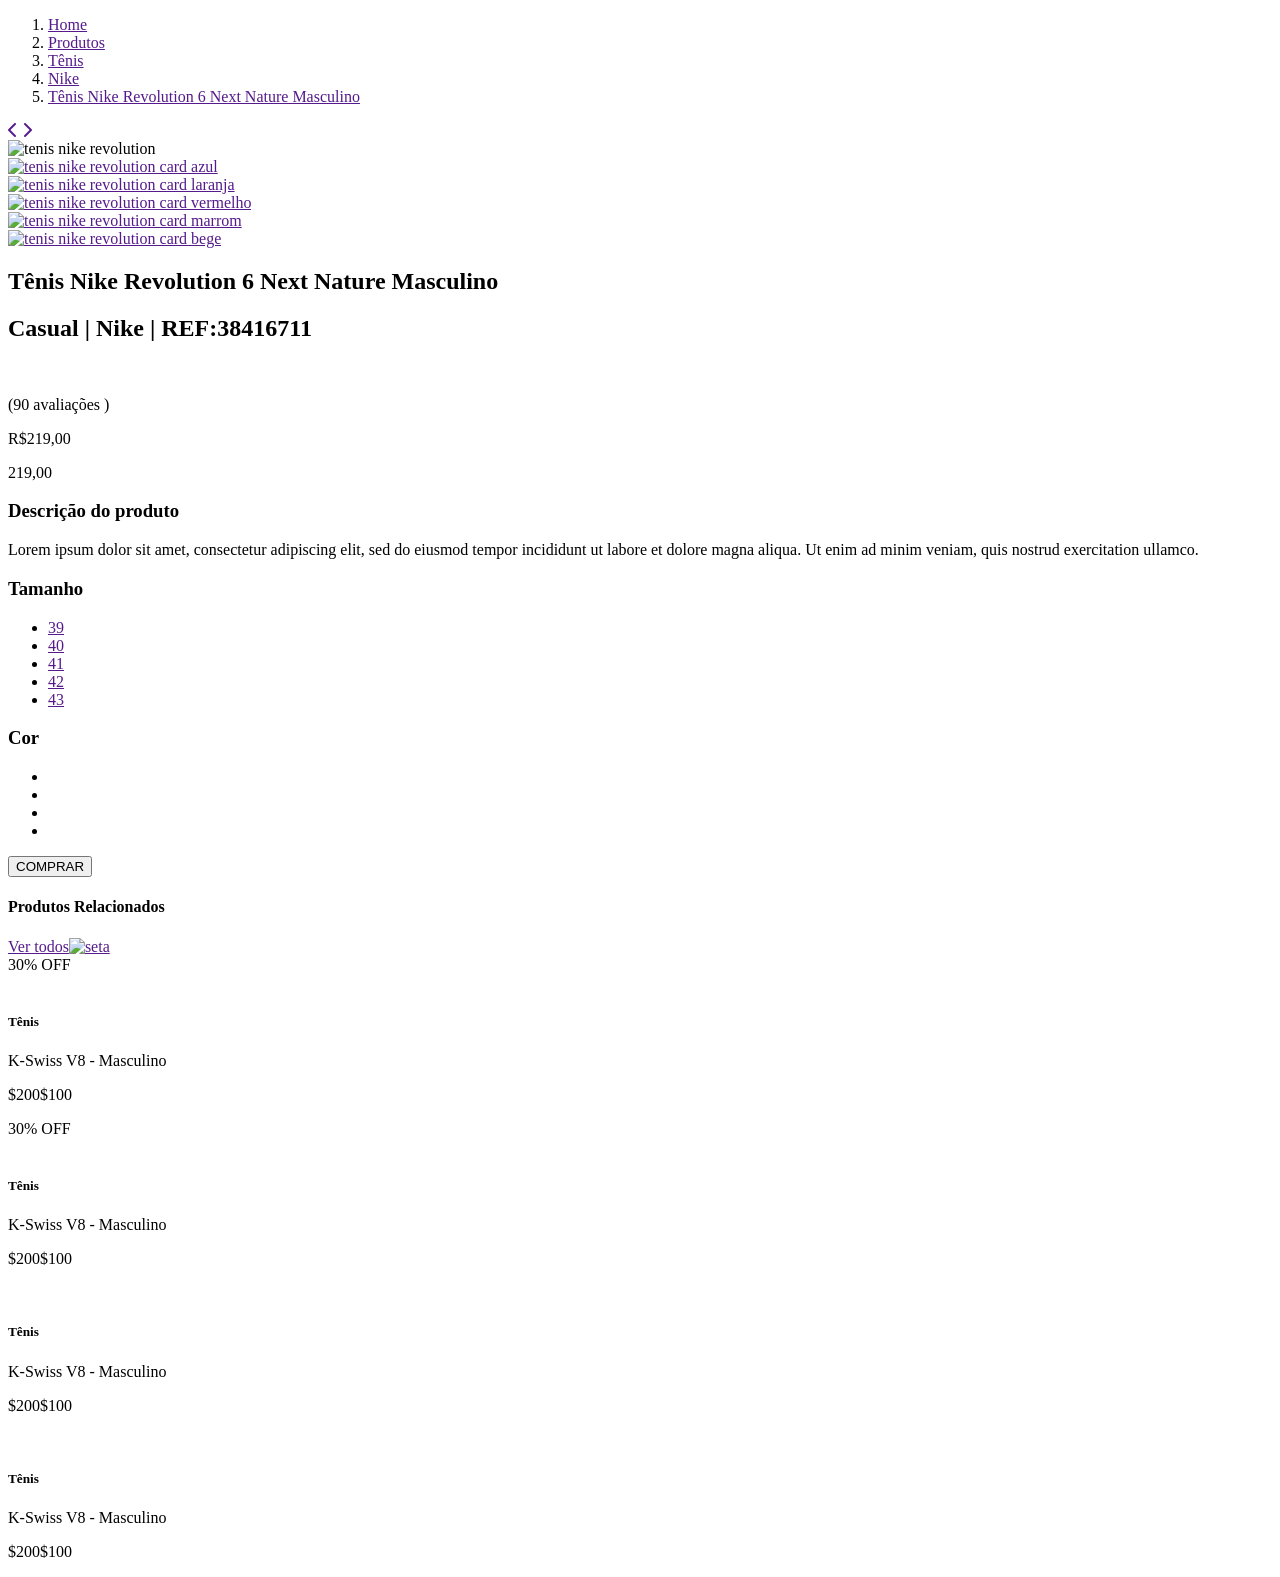
==== product_detail_desing/index.html @ c6f0847e "criacao da pagina product detail desing para ser usada como link - pagina a parte" ====
<!DOCTYPE html>
<html lang="pt-BR">
  <head>
    <meta charset="UTF-8" />
    <meta name="viewport" content="width=device-width, initial-scale=1.0" />
    <title>Digital Store - Product Detail Desing</title>
    <link rel="preconnect" href="https://fonts.googleapis.com" />
    <link rel="preconnect" href="https://fonts.gstatic.com" crossorigin />
    <link
      href="https://fonts.googleapis.com/css2?family=Inter:ital,wght@0,100..900;1,100..900&display=swap"
      rel="stylesheet"
    />
    <link
      rel="stylesheet"
      href="https://cdnjs.cloudflare.com/ajax/libs/font-awesome/6.7.2/css/all.min.css"
    />

    <link rel="stylesheet" href="style.css" />
  </head>
  <body>
    <section id="section-produto-detalhado">
      <!-- Div referente ao Menu superior de listas -->

      <div id="div-container-global-produto-detalhado">
        <div class="div-section-navegacap">
          <nav class="nav-section-navegacao">
            <ol>
              <li id="primeiro-item"><a href="">Home</a></li>
              <li><a href="">Produtos</a></li>
              <li><a href="">Tênis</a></li>
              <li><a href="">Nike</a></li>
              <li>
                <a href="">Tênis Nike Revolution 6 Next Nature Masculino</a>
              </li>
            </ol>
          </nav>
        </div>

        <!-- Div das imagens e fotos de detalhes de produto -->

        <div class="div-global-produto">
          <div class="div-imagens-produto-detalhado">
            <!-- Div Imagem maior-->

            <div id="imagem-maior">
              <div id="setas-passagem">
                <a href=""><i class="fas fa-chevron-left"></i></a>
                <a href=""><i class="fas fa-chevron-right"></i> </a>
              </div>
              <img
                src="assets/White-Sneakers-PNG-Clipart 2.png"
                alt="tenis nike revolution"
              />
            </div>

            <!-- Div carrossel de imagens menores -->

            <div class="div-global-carrossel">
              <div id="card-azul" class="div-imagens-carrossel">
                <a href=""
                  ><img
                    src="assets/White-Sneakers-PNG-Clipart 2.png"
                    alt="tenis nike revolution card azul"
                /></a>
              </div>

              <div id="card-laranja" class="div-imagens-carrossel">
                <a href=""
                  ><img
                    src="assets/White-Sneakers-PNG-Clipart 2.png"
                    alt="tenis nike revolution card laranja"
                /></a>
              </div>
              <div id="card-vermelho" class="div-imagens-carrossel">
                <a href=""
                  ><img
                    src="assets/White-Sneakers-PNG-Clipart 2.png"
                    alt="tenis nike revolution card vermelho"
                /></a>
              </div>
              <div id="card-marrom" class="div-imagens-carrossel">
                <a href=""
                  ><img
                    src="assets/White-Sneakers-PNG-Clipart 2.png"
                    alt="tenis nike revolution card marrom"
                /></a>
              </div>
              <div id="card-bege" class="div-imagens-carrossel">
                <a href=""
                  ><img
                    src="assets/White-Sneakers-PNG-Clipart 2.png"
                    alt="tenis nike revolution card bege"
                /></a>
              </div>
            </div>
          </div>

          <!-- Div global seçao de informações escritas-->

          <div class="div-global-informacoes-escritas">
            <div id="div-titulos">
              <h1>Tênis Nike Revolution 6 Next Nature Masculino</h1>
              <h2>Casual | Nike | REF:38416711</h2>
              <div id="div-avaliacoes">
                <img id="estrelas-avaliacao" src="assets/Stars.png" alt="" />
                <img id="notas-avaliacao" src="assets/Frame 9.png" alt="" />
                <p>(90 avaliações )</p>
              </div>
            </div>
            <div id="div-valor-item">
              <p><span>R$</span>219<span>,00</span></p>
              <span id="item-desconto">219,00</span>
            </div>
            <div id="div-descricao-produto">
              <h3>Descrição do produto</h3>
              <p>
                Lorem ipsum dolor sit amet, consectetur adipiscing elit, sed do
                eiusmod tempor incididunt ut labore et dolore magna aliqua. Ut
                enim ad minim veniam, quis nostrud exercitation ullamco.
              </p>
            </div>
            <div id="div-variacao-produto">
              <div class="div-selecao-tamanhos">
                <h3>Tamanho</h3>
                <div>
                  <ul>
                    <li class="lista-selecao-tamanho"><a href="">39</a></li>
                    <li class="lista-selecao-tamanho"><a href="">40</a></li>
                    <li class="lista-selecao-tamanho"><a href="">41</a></li>
                    <li class="lista-selecao-tamanho"><a href="">42</a></li>
                    <li class="lista-selecao-tamanho"><a href="">43</a></li>
                  </ul>
                </div>
              </div>
              <div class="div-selecao-cores">
                <h3>Cor</h3>
                <div class="div-lista-selecao-cores">
                  <ul>
                    <li id="selecao-cor-azul" class="lista-selecao-cores">
                      <a href=""></a>
                    </li>
                    <li id="selecao-cor-rosa" class="lista-selecao-cores">
                      <a href=""></a>
                    </li>
                    <li id="selecao-cor-cinza" class="lista-selecao-cores">
                      <a href=""></a>
                    </li>
                    <li id="selecao-cor-roxo" class="lista-selecao-cores">
                      <a href=""></a>
                    </li>
                  </ul>
                </div>
              </div>
            </div>
            <div>
              <button id="btn-comprar">COMPRAR</button>
            </div>
          </div>
        </div>
      </div>
    </section>

    <!-- Seção produtos relacionados -->
    <!---->
    <!---->

    <section id="section-produtos-relacionados">
      <div id="div-container-global-produtos-relacionados">
        <div id="div-titulo-produtos-relacionados">
          <h4>Produtos Relacionados</h4>
          <div>
            <a href=""
              ><span>Ver todos</span
              ><img src="assets/Right 24px.png" alt="seta"
            /></a>
          </div>
        </div>
        <div id="div-carrosel-produtos-relacionados">
          <div class="cards-produtos-relacionados">
            <div class="container-produtos-relacionados">
              <div class="item-desconto">
                <span>30% OFF</span>
              </div>

              <img src="assets/tenis azul 2.png" alt="" />
            </div>
            <div class="div-footer-produto">
              <h5>Tênis</h5>
              <p class="marca-footer-produto">K-Swiss V8 - Masculino</p>
              <p class="preco-footer-produto"><span>$200</span>$100</p>
            </div>
          </div>
          <div class="cards-produtos-relacionados">
            <div class="container-produtos-relacionados">
              <div class="item-desconto">
                <span>30% OFF</span>
              </div>

              <img src="assets/tenis azul 2.png" alt="" />
            </div>
            <div class="div-footer-produto">
              <h5>Tênis</h5>
              <p class="marca-footer-produto">K-Swiss V8 - Masculino</p>
              <p class="preco-footer-produto"><span>$200</span>$100</p>
            </div>
          </div>
          <div class="cards-produtos-relacionados">
            <div class="container-produtos-relacionados">
              <img src="assets/tenis azul 2.png" alt="" />
            </div>
            <div class="div-footer-produto">
              <h5>Tênis</h5>
              <p class="marca-footer-produto">K-Swiss V8 - Masculino</p>
              <p class="preco-footer-produto"><span>$200</span>$100</p>
            </div>
          </div>
          <div class="cards-produtos-relacionados">
            <div class="container-produtos-relacionados">
              <img src="assets/tenis azul 2.png" alt="" />
            </div>
            <div class="div-footer-produto">
              <h5>Tênis</h5>
              <p class="marca-footer-produto">K-Swiss V8 - Masculino</p>
              <p class="preco-footer-produto"><span>$200</span>$100</p>
            </div>
          </div>
        </div>
      </div>
    </section>
  </body>
</html>
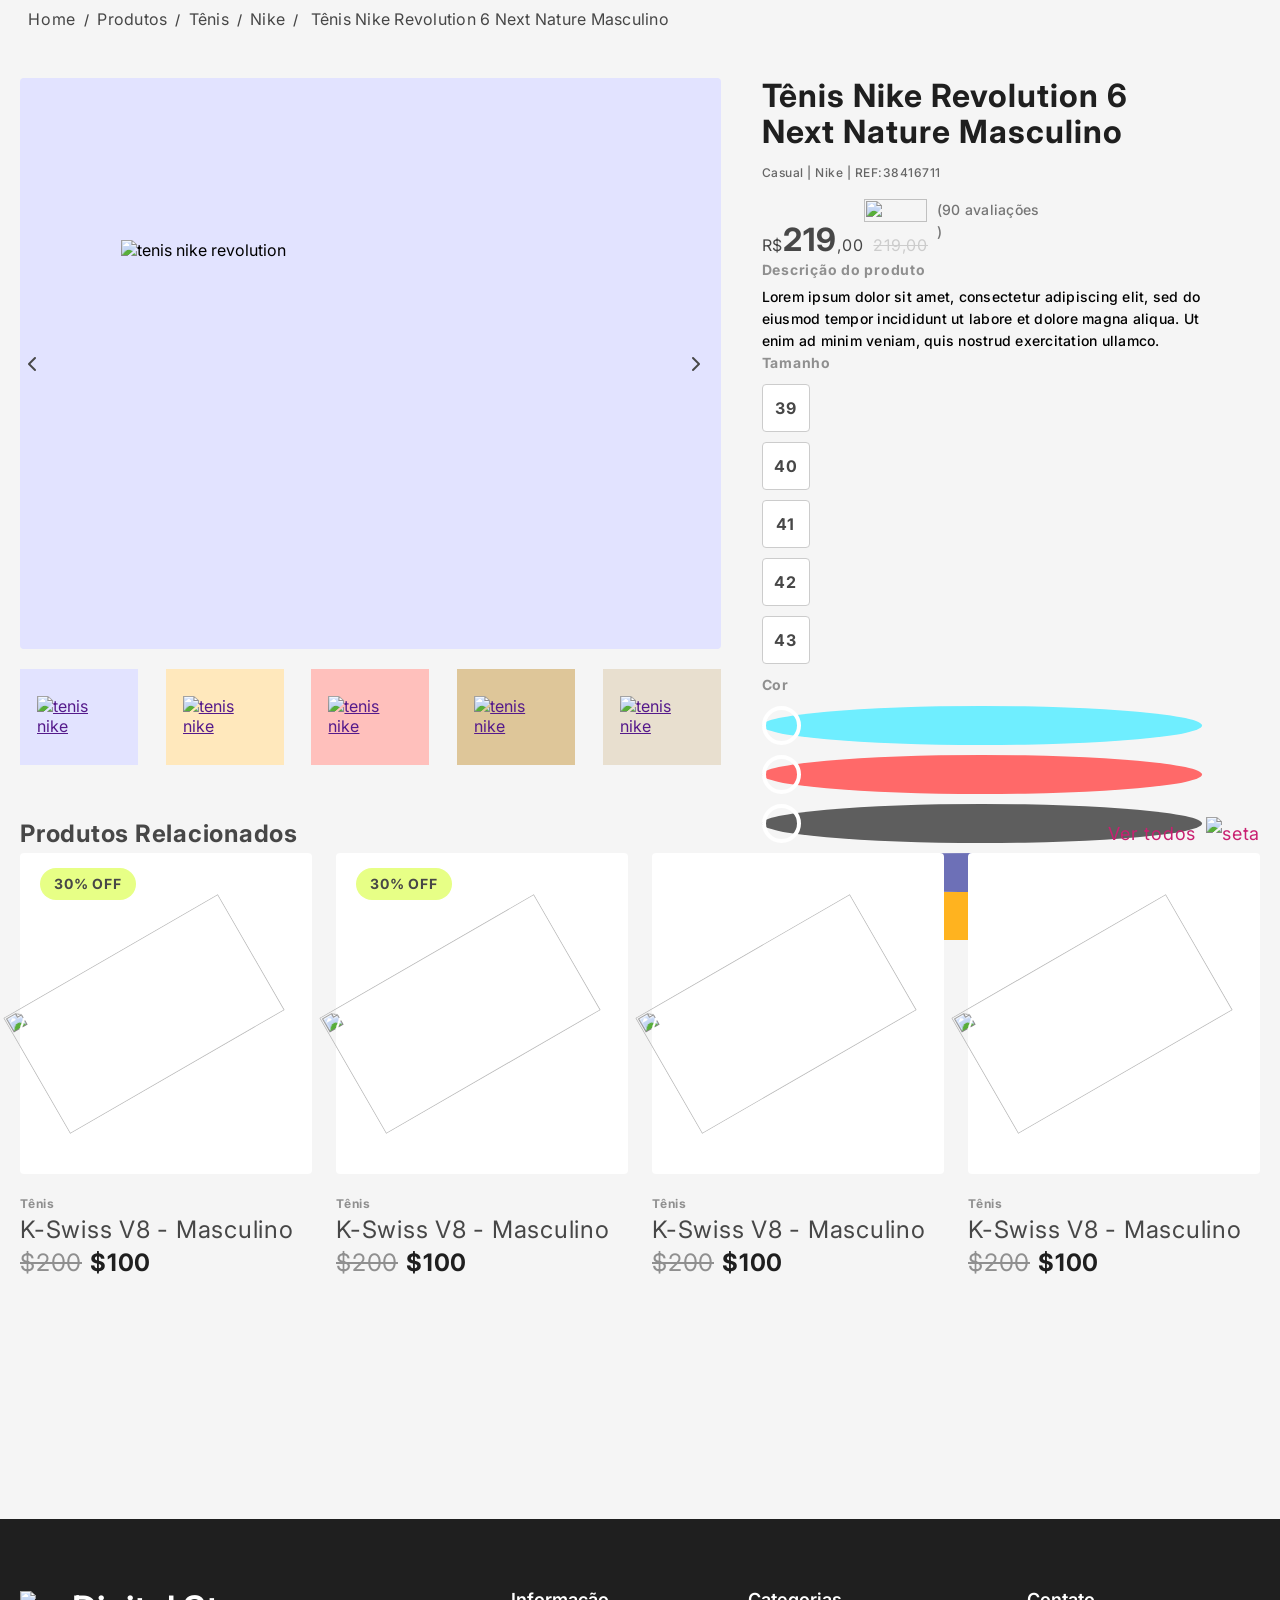
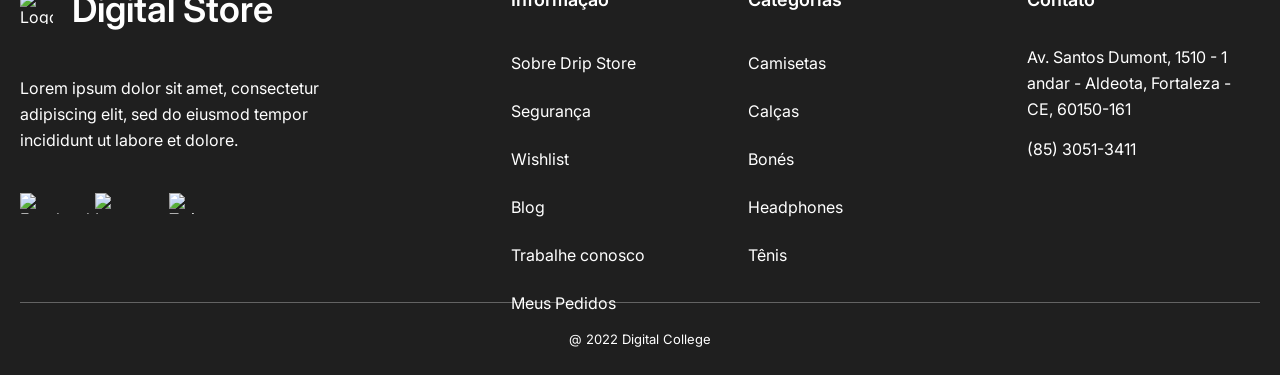
==== commit 498b68af: "product detail desing em pagina separada para ser feito link de acesso" ====
--- a/product_detail_desing/index.html
+++ b/product_detail_desing/index.html
@@ -227,5 +227,70 @@
         </div>
       </div>
     </section>
+    <footer>
+      <div class="div-container-footer">
+        <div class="div-logo-redes-sociais-footer">
+          <div class="div-logo-footer">
+            <img src="assets/Logo.png" alt="Logo Digital Store" />
+            <p id="nome-marca">Digital Store</p>
+          </div>
+          <div class="div-drescricao-marca-footer">
+            <p>
+              Lorem ipsum dolor sit amet, consectetur adipiscing elit, sed do
+              eiusmod tempor incididunt ut labore et dolore.
+            </p>
+          </div>
+          <div class="div-redes-sociais-footer">
+            <img src="assets/Facebook.png" alt="Facebook" />
+            <img src="assets/Instagram.png" alt="Instagram" />
+            <img src="assets/twitter.png" alt="Twitter" />
+          </div>
+        </div>
+
+        <div class="div-links-footer">
+          <div class="div-informacao-footer">
+            <h2 id="titulos-footer">Informação</h2>
+            <nav>
+              <ul>
+                <li><a href="">Sobre Drip Store</a></li>
+                <li><a href="">Segurança</a></li>
+                <li><a href="">Wishlist</a></li>
+                <li><a href="">Blog</a></li>
+                <li><a href="">Trabalhe conosco</a></li>
+                <li><a href="">Meus Pedidos</a></li>
+              </ul>
+            </nav>
+          </div>
+
+          <div class="div-categorias-footer">
+            <h2 id="titulos-footer">Categorias</h2>
+            <nav>
+              <ul>
+                <li><a href="">Camisetas</a></li>
+                <li><a href="">Calças</a></li>
+                <li><a href="">Bonés</a></li>
+                <li><a href="">Headphones</a></li>
+                <li><a href="">Tênis</a></li>
+              </ul>
+            </nav>
+          </div>
+        </div>
+
+        <div class="div-contato-footer">
+          <h2 id="titulos-footer">Contato</h2>
+          <div class="div-conteudo-contato-footer">
+            <p id="endereco-footer">
+              Av. Santos Dumont, 1510 - 1 andar - Aldeota, Fortaleza - CE,
+              60150-161
+            </p>
+            <p>(85) 3051-3411</p>
+          </div>
+        </div>
+      </div>
+
+      <div class="copyright-footer">
+        <p>@ 2022 Digital College</p>
+      </div>
+    </footer>
   </body>
 </html>
--- a/product_detail_desing/style.css
+++ b/product_detail_desing/style.css
@@ -0,0 +1,775 @@
+* {
+  margin: 0;
+  padding: 0;
+  box-sizing: border-box;
+}
+
+body {
+  font-family: "Inter";
+  background-color: #f5f5f5;
+  display: flex;
+  flex-direction: column;
+  gap: 50px;
+}
+
+#section-produto-detalhado {
+  display: flex;
+  padding: 0px 100px;
+  justify-content: center;
+}
+
+#div-container-global-produto-detalhado {
+  display: flex;
+  flex-direction: column;
+  max-width: 1240px;
+  gap: 40px;
+}
+
+/* Menu superior de listas */
+
+ol {
+  list-style: none;
+  display: flex;
+  font-size: 14px;
+  font-weight: 500;
+  font-style: medium;
+  line-height: 22px;
+  letter-spacing: 0.25px;
+  flex-direction: row;
+}
+
+#primeiro-item {
+  font-size: 14px;
+  font-weight: 700;
+  line-height: 22px;
+  letter-spacing: 0.75px;
+}
+
+.nav-section-navegacao li a {
+  text-decoration: none;
+  color: #474747;
+}
+
+.nav-section-navegacao li::before {
+  content: "/";
+  color: #474747;
+  line-height: 22px;
+  margin: 0px 8px;
+}
+
+.nav-section-navegacao li:first-child::before {
+  content: "";
+  margin-left: 0px;
+}
+
+/* Div das imagens e fotos de detalhes de produto */
+
+.div-global-produto {
+  display: flex;
+  flex-direction: row;
+  width: 1240px;
+  gap: 41px;
+}
+
+.div-imagens-produto-detalhado {
+  display: flex;
+  flex-direction: column;
+  gap: 20px;
+}
+
+#setas-passagem {
+  max-width: 100%;
+  display: flex;
+  flex-direction: row;
+  gap: 640px;
+  position: absolute;
+}
+
+#setas-passagem i {
+  width: 22px;
+  height: 11px;
+  color: #474747;
+  border: none;
+}
+
+/* Imagem maior */
+
+#imagem-maior {
+  width: 700.73px;
+  height: 571px;
+  border-radius: 4px;
+  background-color: #e2e3ff;
+  display: flex;
+  justify-content: center;
+  align-items: center;
+  position: relative;
+}
+
+#imagem-maior img {
+  display: flex;
+  width: 498.42px;
+  height: 248px;
+}
+
+/* Div carrossel de imagens menores */
+
+.div-global-carrossel {
+  display: flex;
+  flex-direction: row;
+  width: 700.73px;
+  justify-content: space-between;
+  align-items: center;
+}
+
+.div-imagens-carrossel a {
+  display: flex;
+  justify-content: center;
+  align-items: center;
+  width: 117.81px;
+  height: 96px;
+  border-radius: 4px;
+  cursor: pointer;
+}
+
+.div-imagens-carrossel a:hover {
+  border: 2px solid #c92071;
+}
+
+#card-azul {
+  background-color: #e2e3ff;
+}
+
+#card-laranja {
+  background-color: #ffe8bc;
+}
+
+#card-vermelho {
+  background-color: #ffc0bc;
+}
+
+#card-marrom {
+  background-color: #dec699;
+}
+
+#card-bege {
+  background-color: #e8dfcf;
+}
+
+.div-imagens-carrossel img {
+  width: 83.8px;
+  height: 41.7px;
+}
+
+/* Inicio da seção de textos*/
+
+.div-global-informacoes-escritas {
+  display: flex;
+  flex-direction: column;
+  width: 440px;
+  height: 571px;
+  justify-content: space-between;
+}
+
+#div-titulos {
+  display: flex;
+  flex-direction: column;
+  gap: 14px;
+}
+
+#div-titulos h1 {
+  width: 440px;
+  height: 72px;
+  text-align: start;
+  font-size: 32px;
+  line-height: 36px;
+  letter-spacing: 1px;
+  color: #1f1f1f;
+}
+
+#div-titulos h2 {
+  width: 425px;
+  height: 21px;
+  text-align: left;
+  font-weight: 500;
+  font-size: 12px;
+  line-height: 18px;
+  letter-spacing: 0.5px;
+  color: #666666;
+  vertical-align: middle;
+}
+
+#div-avaliacoes {
+  display: flex;
+  flex-direction: row;
+  gap: 10px;
+}
+
+#estrelas-avaliacao {
+  width: 92.08px;
+  height: 14px;
+}
+
+#notas-avaliacao {
+  width: 63px;
+  height: 23px;
+}
+
+#div-avaliacoes p {
+  width: 111px;
+  height: 16px;
+  font-weight: 500;
+  font-size: 14px;
+  line-height: 22px;
+  letter-spacing: 0.25px;
+  color: #757575;
+}
+
+#div-valor-item {
+  display: flex;
+  flex-direction: row;
+  color: #474747;
+  align-items: baseline;
+  gap: 10px;
+}
+
+#div-valor-item span {
+  font-weight: 400;
+  font-size: 16px;
+  line-height: 28px;
+  letter-spacing: 0.75px;
+}
+
+#div-valor-item p {
+  font-weight: 700;
+  font-size: 32px;
+  line-height: 36px;
+  letter-spacing: 1px;
+}
+
+#item-desconto {
+  color: #cccccc;
+  text-decoration: line-through;
+}
+
+h3 {
+  font-weight: 700;
+  font-size: 14px;
+  line-height: 22px;
+  letter-spacing: 0.75px;
+  color: #8f8f8f;
+}
+
+#div-descricao-produto {
+  display: flex;
+  flex-direction: column;
+  gap: 5px;
+}
+
+#div-descricao-produto p {
+  width: 440px;
+  height: 66px;
+  font-weight: 500;
+  font-size: 14px;
+  line-height: 22px;
+  letter-spacing: 0.25px;
+}
+
+#div-variacao-produto {
+  display: flex;
+  flex-direction: column;
+  gap: 10px;
+}
+
+ul {
+  list-style: none;
+  display: flex;
+  flex-direction: row;
+  gap: 10px;
+}
+
+.div-selecao-tamanhos {
+  display: flex;
+  flex-direction: column;
+  gap: 10px;
+}
+
+.lista-selecao-tamanho a {
+  width: 48px;
+  height: 48px;
+  display: flex;
+  align-items: center;
+  justify-content: center;
+  border-radius: 4px;
+  border: 1px solid #cccccc;
+  background-color: #ffffff;
+  text-decoration: none;
+  cursor: pointer;
+  font-weight: 700;
+  font-size: 16px;
+  line-height: 24px;
+  letter-spacing: 0.75px;
+  color: #474747;
+}
+
+.lista-selecao-tamanho a:hover {
+  background-color: #c92071;
+  border: 1px solid #c92071;
+}
+
+.div-selecao-cores {
+  display: flex;
+  flex-direction: column;
+  gap: 10px;
+}
+
+.lista-selecao-cores a {
+  display: flex;
+  width: 39px;
+  height: 39px;
+  border-radius: 100%;
+  border: 4px solid #ffffff;
+  cursor: pointer;
+}
+
+.lista-selecao-cores a:hover {
+  border: 2px solid #c92071;
+}
+
+#selecao-cor-azul {
+  background-color: #6feeff;
+  border-radius: 100%;
+}
+
+#selecao-cor-rosa {
+  background-color: #ff6969;
+  border-radius: 100%;
+}
+
+#selecao-cor-cinza {
+  background-color: #5e5e5e;
+  border-radius: 100%;
+}
+
+#selecao-cor-roxo {
+  background-color: #6d70b7;
+  border-radius: 100%;
+}
+
+#btn-comprar {
+  width: 220px;
+  height: 48px;
+  border-radius: 8px;
+  border-style: none;
+  background-color: #ffb31f;
+  box-shadow: none;
+  cursor: pointer;
+  color: #f5f5f5;
+  font-weight: 700;
+  font-size: 16px;
+  line-height: 24px;
+  letter-spacing: 0.75px;
+}
+
+/* Seção produtos relacionados*/
+
+#section-produtos-relacionados {
+  display: flex;
+  padding: 0px 100px;
+  justify-content: center;
+  margin-bottom: 177px;
+}
+
+#div-container-global-produtos-relacionados {
+  display: flex;
+  max-width: 1240px;
+  flex-direction: column;
+}
+
+#div-titulo-produtos-relacionados {
+  width: 1240px;
+  height: 38px;
+  display: flex;
+  flex-direction: row;
+  align-items: center;
+  justify-content: space-between;
+}
+
+#div-titulo-produtos-relacionados h4 {
+  font-weight: 700;
+  font-size: 24px;
+  line-height: 38px;
+  letter-spacing: 0.75px;
+  color: #474747;
+}
+
+#div-titulo-produtos-relacionados a {
+  display: flex;
+  flex-direction: row;
+  align-items: center;
+  justify-content: space-between;
+  gap: 10px;
+  text-decoration: none;
+  color: #c92071;
+  font-weight: 400;
+  font-size: 18px;
+  line-height: 34px;
+  letter-spacing: 0.75px;
+}
+
+#div-carrosel-produtos-relacionados {
+  display: flex;
+  flex-direction: row;
+  gap: 24px;
+  flex-wrap: wrap;
+}
+
+.cards-produtos-relacionados {
+  width: 292px;
+  height: 439px;
+  display: flex;
+  flex-direction: column;
+  position: relative;
+}
+
+.container-produtos-relacionados {
+  height: 321px;
+  display: flex;
+  border-radius: 4px;
+  flex-direction: column;
+  position: relative;
+  background-color: #ffffff;
+  justify-content: center;
+  text-align: center;
+}
+.container-produtos-relacionados img {
+  display: flex;
+  width: 248px;
+  height: 134px;
+  transform: rotate(-30deg);
+}
+
+.item-desconto {
+  display: flex;
+  align-items: center;
+  justify-content: center;
+  width: 96px;
+  height: 32px;
+  border-radius: 29px;
+  background-color: #e7ff86;
+  color: #474747;
+  font-weight: 700;
+  font-size: 14px;
+  line-height: 22px;
+  letter-spacing: 0.75px;
+  top: 15px;
+  left: 20px;
+  position: absolute;
+}
+
+.div-footer-produto h5 {
+  font-weight: 700;
+  font-size: 12px;
+  color: #8f8f8f;
+  line-height: 24px;
+  letter-spacing: 0.75px;
+  padding-top: 18px;
+}
+
+.marca-footer-produto {
+  font-weight: 400;
+  font-size: 24px;
+  line-height: 28px;
+  letter-spacing: 0.75px;
+  color: #474747;
+}
+
+.div-footer-produto p span {
+  font-weight: 400;
+  font-size: 24px;
+  letter-spacing: 0.75px;
+  line-height: 38px;
+  color: #8f8f8f;
+  text-decoration: line-through;
+}
+
+.preco-footer-produto {
+  display: flex;
+  font-weight: 700;
+  font-size: 24px;
+  line-height: 38px;
+  letter-spacing: 0.75px;
+  color: #1f1f1f;
+  gap: 8px;
+}
+
+/* Seção footer*/
+
+* {
+  margin: 0;
+  padding: 0;
+  box-sizing: border-box;
+}
+
+body {
+  font-family: "Inter";
+}
+
+footer {
+  display: flex;
+  flex-direction: column;
+  align-items: center;
+  justify-content: center;
+  background-color: #1f1f1f;
+  color: #ffffff;
+  padding: 72px 100px 0px 100px;
+}
+
+.div-container-footer {
+  width: 1240px;
+  height: 312px;
+  display: flex;
+  flex-direction: row;
+  justify-content: space-between;
+  border-bottom: 1px solid rgba(255, 255, 255, 30%);
+}
+
+#titulos-footer {
+  font-size: 18px;
+  font-weight: 600;
+  line-height: 100%;
+  letter-spacing: 0%;
+}
+
+/* seção logo do footer */
+
+.div-logo-redes-sociais-footer {
+  width: 307px;
+  display: flex;
+  flex-direction: column;
+  align-items: flex-start;
+  gap: 40px;
+}
+
+.div-links-footer {
+  display: flex;
+  flex-direction: row;
+  gap: 102px;
+}
+
+.div-logo-footer {
+  width: 253px;
+  height: 44px;
+  display: flex;
+  flex-direction: row;
+  justify-content: space-between;
+}
+
+.div-logo-footer img {
+  width: 33px;
+  height: 33px;
+}
+
+#nome-marca {
+  font-weight: 600;
+  font-size: 36.4px;
+  line-height: 100%;
+  letter-spacing: -1%;
+}
+
+.div-drescricao-marca-footer {
+  width: 307px;
+  height: 78px;
+  font-weight: 400;
+  font-size: 16px;
+  line-height: 26px;
+  letter-spacing: 0%;
+}
+
+.div-redes-sociais-footer {
+  width: 124.12px;
+  height: 20.53px;
+  display: flex;
+  flex-direction: row;
+  justify-content: space-between;
+}
+
+/* seção links de informações */
+
+.div-informacao-footer {
+  width: 135px;
+  height: 278px;
+  display: flex;
+  flex-direction: column;
+  justify-content: flex-start;
+  gap: 35px;
+}
+
+/* seção links de categorias */
+
+.div-categorias-footer {
+  width: 96px;
+  height: 240px;
+  display: flex;
+  flex-direction: column;
+  justify-content: flex-start;
+  gap: 35px;
+}
+
+/* seção informações de contato */
+
+.div-contato-footer {
+  width: 233px;
+  height: 168px;
+  display: flex;
+  flex-direction: column;
+  justify-content: flex-start;
+  gap: 35px;
+}
+
+.div-conteudo-contato-footer {
+  width: 100%;
+  display: flex;
+  flex-direction: column;
+  gap: 14px;
+}
+
+.div-conteudo-contato-footer p {
+  text-align: left;
+  font-size: 16px;
+  font-weight: 400;
+  line-height: 26px;
+  letter-spacing: 0%;
+}
+
+/* estilização diretamente nas tags*/
+
+ul {
+  list-style: none;
+  display: flex;
+  flex-direction: column;
+}
+
+li a {
+  text-decoration: none;
+  white-space: nowrap; /*apliquei a propriedade para que os textos dentro dos links não quebrassem a linha automaticamente*/
+  color: #ffffff;
+  font-weight: 400;
+  font-size: 16px;
+  line-height: 38px;
+  letter-spacing: 0%;
+}
+
+.copyright-footer {
+  display: flex;
+  justify-content: center;
+  align-items: center;
+  font-size: 13px;
+  font-weight: 400;
+  line-height: 24px;
+  letter-spacing: 0%;
+  padding: 24px 0px;
+}
+
+/* Responsividade do Footer */
+
+@media (max-width: 375px) {
+  footer {
+    display: flex;
+    flex-direction: column;
+    justify-content: center;
+    padding: 30px 20px 30px 20px;
+  }
+
+  #nome-marca {
+    font-weight: 600;
+    font-size: 24.46px;
+    line-height: 100%;
+    letter-spacing: -1%;
+  }
+
+  li a {
+    text-decoration: none;
+    white-space: nowrap; /*apliquei a propriedade para que os textos dentro dos links não quebrassem a linha automaticamente*/
+    color: #ffffff;
+    font-weight: 400;
+    font-size: 16px;
+    line-height: 31px;
+    letter-spacing: 0%;
+  }
+  .div-container-footer {
+    width: 322.92px;
+    height: 660.78px;
+    display: flex;
+    flex-direction: column;
+    justify-content: space-between;
+    border-bottom: 1px solid rgba(255, 255, 255, 30%);
+  }
+
+  .div-logo-footer {
+    width: 170px;
+    height: 29.57px;
+    display: flex;
+    flex-direction: row;
+    justify-content: space-between;
+    align-items: center;
+  }
+
+  .div-logo-footer img {
+    width: 22.17px;
+    height: 22.17px;
+  }
+
+  .div-logo-redes-sociais-footer {
+    width: 307px;
+    height: 166.31px;
+    display: flex;
+    flex-direction: column;
+    align-items: flex-start;
+    justify-content: space-between;
+    gap: 0px;
+  }
+
+  .div-links-footer {
+    display: flex;
+    flex-direction: row;
+    gap: 32px;
+  }
+
+  .div-informacao-footer {
+    width: 135px;
+    height: 218px;
+    display: flex;
+    gap: 10px;
+    flex-direction: column;
+    justify-content: flex-start;
+  }
+
+  .div-categorias-footer {
+    width: 99px;
+    height: 187px;
+    display: flex;
+    gap: 10px;
+    flex-direction: column;
+    justify-content: flex-start;
+  }
+
+  .div-contato-footer {
+    width: 281px;
+    height: 156px;
+    display: flex;
+    flex-direction: column;
+    justify-content: flex-start;
+    gap: 10px;
+  }
+
+  .div-conteudo-contato-footer {
+    width: 100%;
+    display: flex;
+    flex-direction: column;
+    gap: 23px;
+    font-weight: 400;
+    font-size: 16px;
+    line-height: 31px;
+    letter-spacing: 0px;
+  }
+}
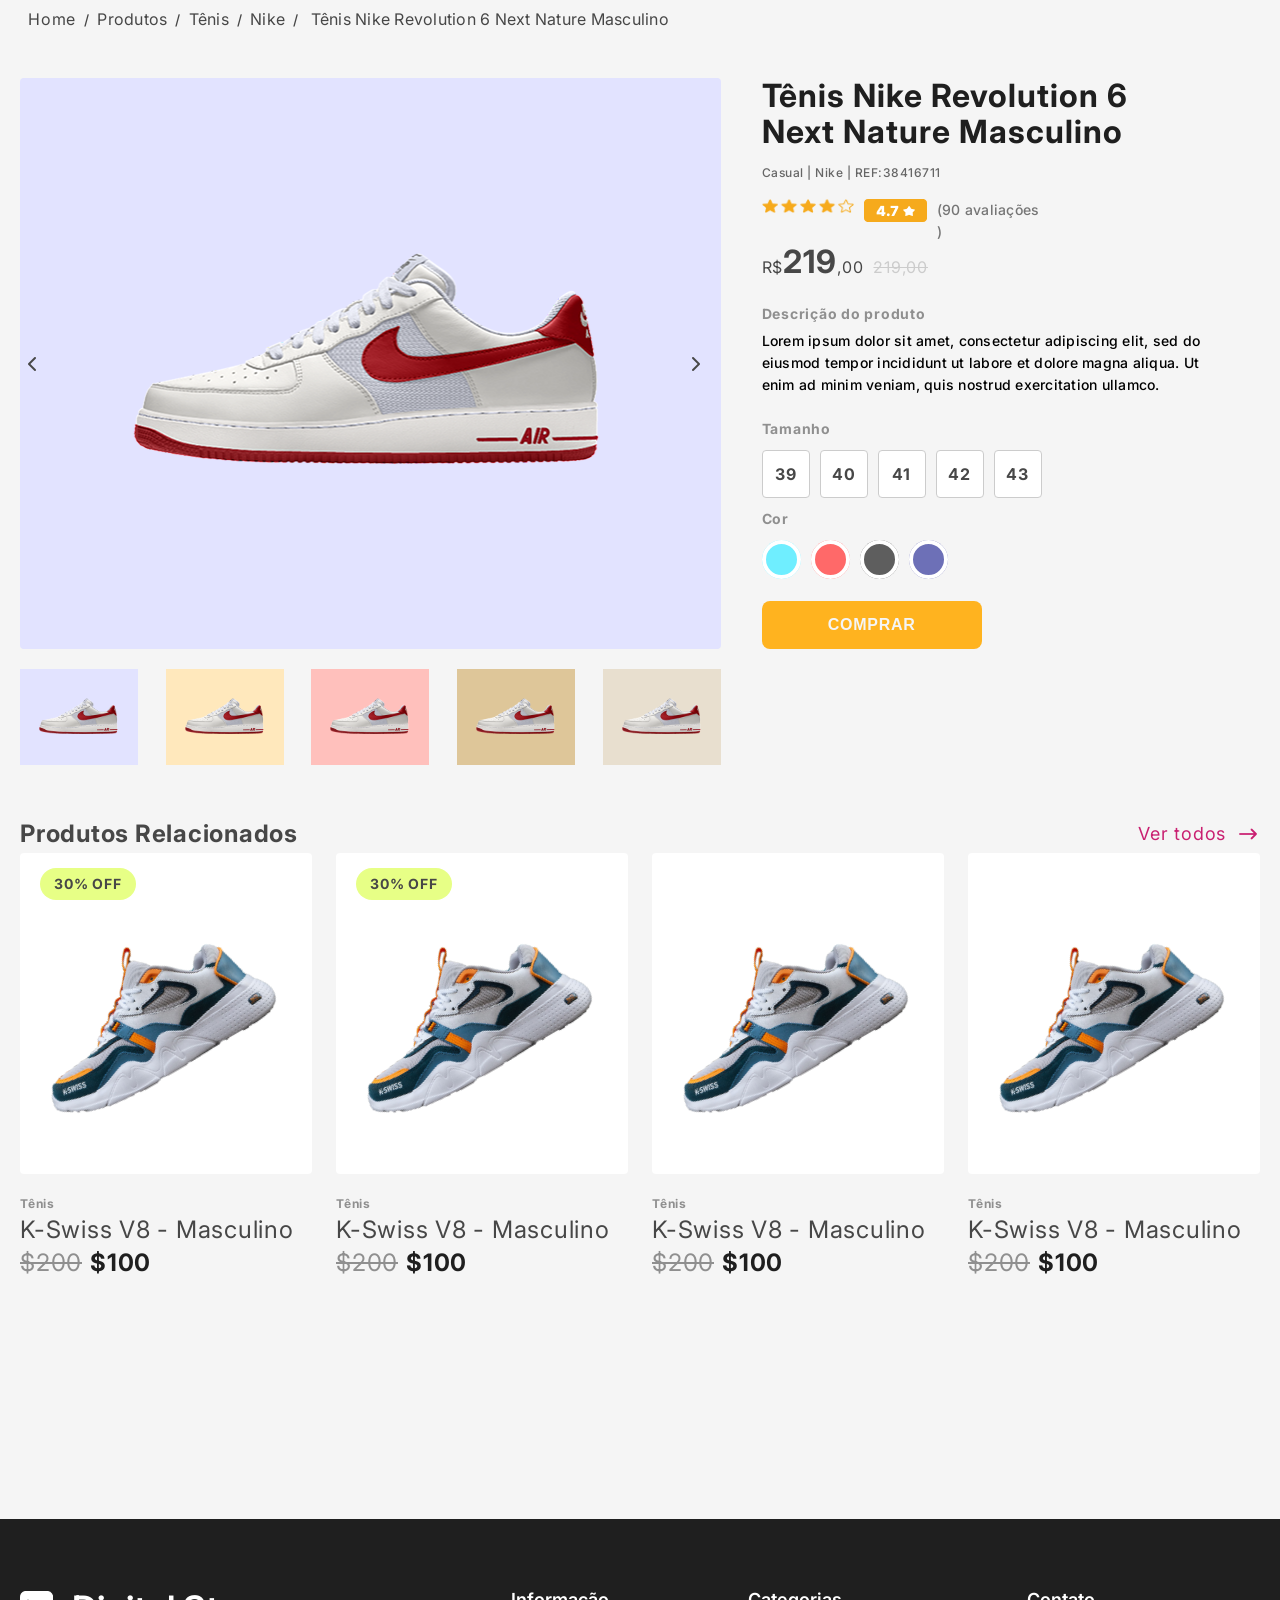
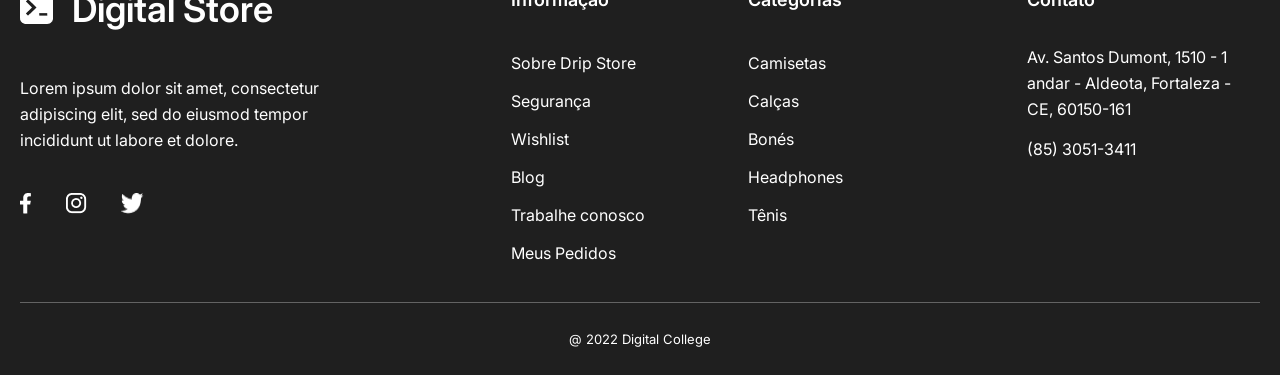
==== commit ff0a9e9d: "pagina com a inclusao do footer e tags ajustadas apos a insercao" ====
--- a/product_detail_desing/index.html
+++ b/product_detail_desing/index.html
@@ -48,7 +48,7 @@
                 <a href=""><i class="fas fa-chevron-right"></i> </a>
               </div>
               <img
-                src="assets/White-Sneakers-PNG-Clipart 2.png"
+                src="../assets/White-Sneakers-PNG-Clipart 2.png"
                 alt="tenis nike revolution"
               />
             </div>
@@ -59,7 +59,7 @@
               <div id="card-azul" class="div-imagens-carrossel">
                 <a href=""
                   ><img
-                    src="assets/White-Sneakers-PNG-Clipart 2.png"
+                    src="../assets/White-Sneakers-PNG-Clipart 2.png"
                     alt="tenis nike revolution card azul"
                 /></a>
               </div>
@@ -67,28 +67,28 @@
               <div id="card-laranja" class="div-imagens-carrossel">
                 <a href=""
                   ><img
-                    src="assets/White-Sneakers-PNG-Clipart 2.png"
+                    src="../assets/White-Sneakers-PNG-Clipart 2.png"
                     alt="tenis nike revolution card laranja"
                 /></a>
               </div>
               <div id="card-vermelho" class="div-imagens-carrossel">
                 <a href=""
                   ><img
-                    src="assets/White-Sneakers-PNG-Clipart 2.png"
+                    src="../assets/White-Sneakers-PNG-Clipart 2.png"
                     alt="tenis nike revolution card vermelho"
                 /></a>
               </div>
               <div id="card-marrom" class="div-imagens-carrossel">
                 <a href=""
                   ><img
-                    src="assets/White-Sneakers-PNG-Clipart 2.png"
+                    src="../assets/White-Sneakers-PNG-Clipart 2.png"
                     alt="tenis nike revolution card marrom"
                 /></a>
               </div>
               <div id="card-bege" class="div-imagens-carrossel">
                 <a href=""
                   ><img
-                    src="assets/White-Sneakers-PNG-Clipart 2.png"
+                    src="../assets/White-Sneakers-PNG-Clipart 2.png"
                     alt="tenis nike revolution card bege"
                 /></a>
               </div>
@@ -102,8 +102,8 @@
               <h1>Tênis Nike Revolution 6 Next Nature Masculino</h1>
               <h2>Casual | Nike | REF:38416711</h2>
               <div id="div-avaliacoes">
-                <img id="estrelas-avaliacao" src="assets/Stars.png" alt="" />
-                <img id="notas-avaliacao" src="assets/Frame 9.png" alt="" />
+                <img id="estrelas-avaliacao" src="../assets/Stars.png" alt="" />
+                <img id="notas-avaliacao" src="../assets/Frame 9.png" alt="" />
                 <p>(90 avaliações )</p>
               </div>
             </div>
@@ -171,7 +171,7 @@
           <div>
             <a href=""
               ><span>Ver todos</span
-              ><img src="assets/Right 24px.png" alt="seta"
+              ><img src="../assets/Right 24px.png" alt="seta"
             /></a>
           </div>
         </div>
@@ -182,7 +182,7 @@
                 <span>30% OFF</span>
               </div>
 
-              <img src="assets/tenis azul 2.png" alt="" />
+              <img src="../assets/tenis azul 2.png" alt="" />
             </div>
             <div class="div-footer-produto">
               <h5>Tênis</h5>
@@ -196,27 +196,27 @@
                 <span>30% OFF</span>
               </div>
 
-              <img src="assets/tenis azul 2.png" alt="" />
-            </div>
-            <div class="div-footer-produto">
-              <h5>Tênis</h5>
-              <p class="marca-footer-produto">K-Swiss V8 - Masculino</p>
-              <p class="preco-footer-produto"><span>$200</span>$100</p>
-            </div>
-          </div>
-          <div class="cards-produtos-relacionados">
-            <div class="container-produtos-relacionados">
-              <img src="assets/tenis azul 2.png" alt="" />
-            </div>
-            <div class="div-footer-produto">
-              <h5>Tênis</h5>
-              <p class="marca-footer-produto">K-Swiss V8 - Masculino</p>
-              <p class="preco-footer-produto"><span>$200</span>$100</p>
-            </div>
-          </div>
-          <div class="cards-produtos-relacionados">
-            <div class="container-produtos-relacionados">
-              <img src="assets/tenis azul 2.png" alt="" />
+              <img src="../assets/tenis azul 2.png" alt="" />
+            </div>
+            <div class="div-footer-produto">
+              <h5>Tênis</h5>
+              <p class="marca-footer-produto">K-Swiss V8 - Masculino</p>
+              <p class="preco-footer-produto"><span>$200</span>$100</p>
+            </div>
+          </div>
+          <div class="cards-produtos-relacionados">
+            <div class="container-produtos-relacionados">
+              <img src="../assets/tenis azul 2.png" alt="" />
+            </div>
+            <div class="div-footer-produto">
+              <h5>Tênis</h5>
+              <p class="marca-footer-produto">K-Swiss V8 - Masculino</p>
+              <p class="preco-footer-produto"><span>$200</span>$100</p>
+            </div>
+          </div>
+          <div class="cards-produtos-relacionados">
+            <div class="container-produtos-relacionados">
+              <img src="../assets/tenis azul 2.png" alt="" />
             </div>
             <div class="div-footer-produto">
               <h5>Tênis</h5>
@@ -231,7 +231,7 @@
       <div class="div-container-footer">
         <div class="div-logo-redes-sociais-footer">
           <div class="div-logo-footer">
-            <img src="assets/Logo.png" alt="Logo Digital Store" />
+            <img src="../assets/Logo.png" alt="Logo Digital Store" />
             <p id="nome-marca">Digital Store</p>
           </div>
           <div class="div-drescricao-marca-footer">
@@ -241,9 +241,9 @@
             </p>
           </div>
           <div class="div-redes-sociais-footer">
-            <img src="assets/Facebook.png" alt="Facebook" />
-            <img src="assets/Instagram.png" alt="Instagram" />
-            <img src="assets/twitter.png" alt="Twitter" />
+            <img src="../assets/Facebook.png" alt="Facebook" />
+            <img src="../assets/Instagram.png" alt="Instagram" />
+            <img src="../assets/twitter.png" alt="Twitter" />
           </div>
         </div>
 
--- a/product_detail_desing/style.css
+++ b/product_detail_desing/style.css
@@ -280,7 +280,7 @@
   gap: 10px;
 }
 
-ul {
+.div-selecao-tamanhos ul {
   list-style: none;
   display: flex;
   flex-direction: row;
@@ -319,6 +319,13 @@
 .div-selecao-cores {
   display: flex;
   flex-direction: column;
+  gap: 10px;
+}
+
+.div-lista-selecao-cores ul {
+  list-style: none;
+  display: flex;
+  flex-direction: row;
   gap: 10px;
 }
 
